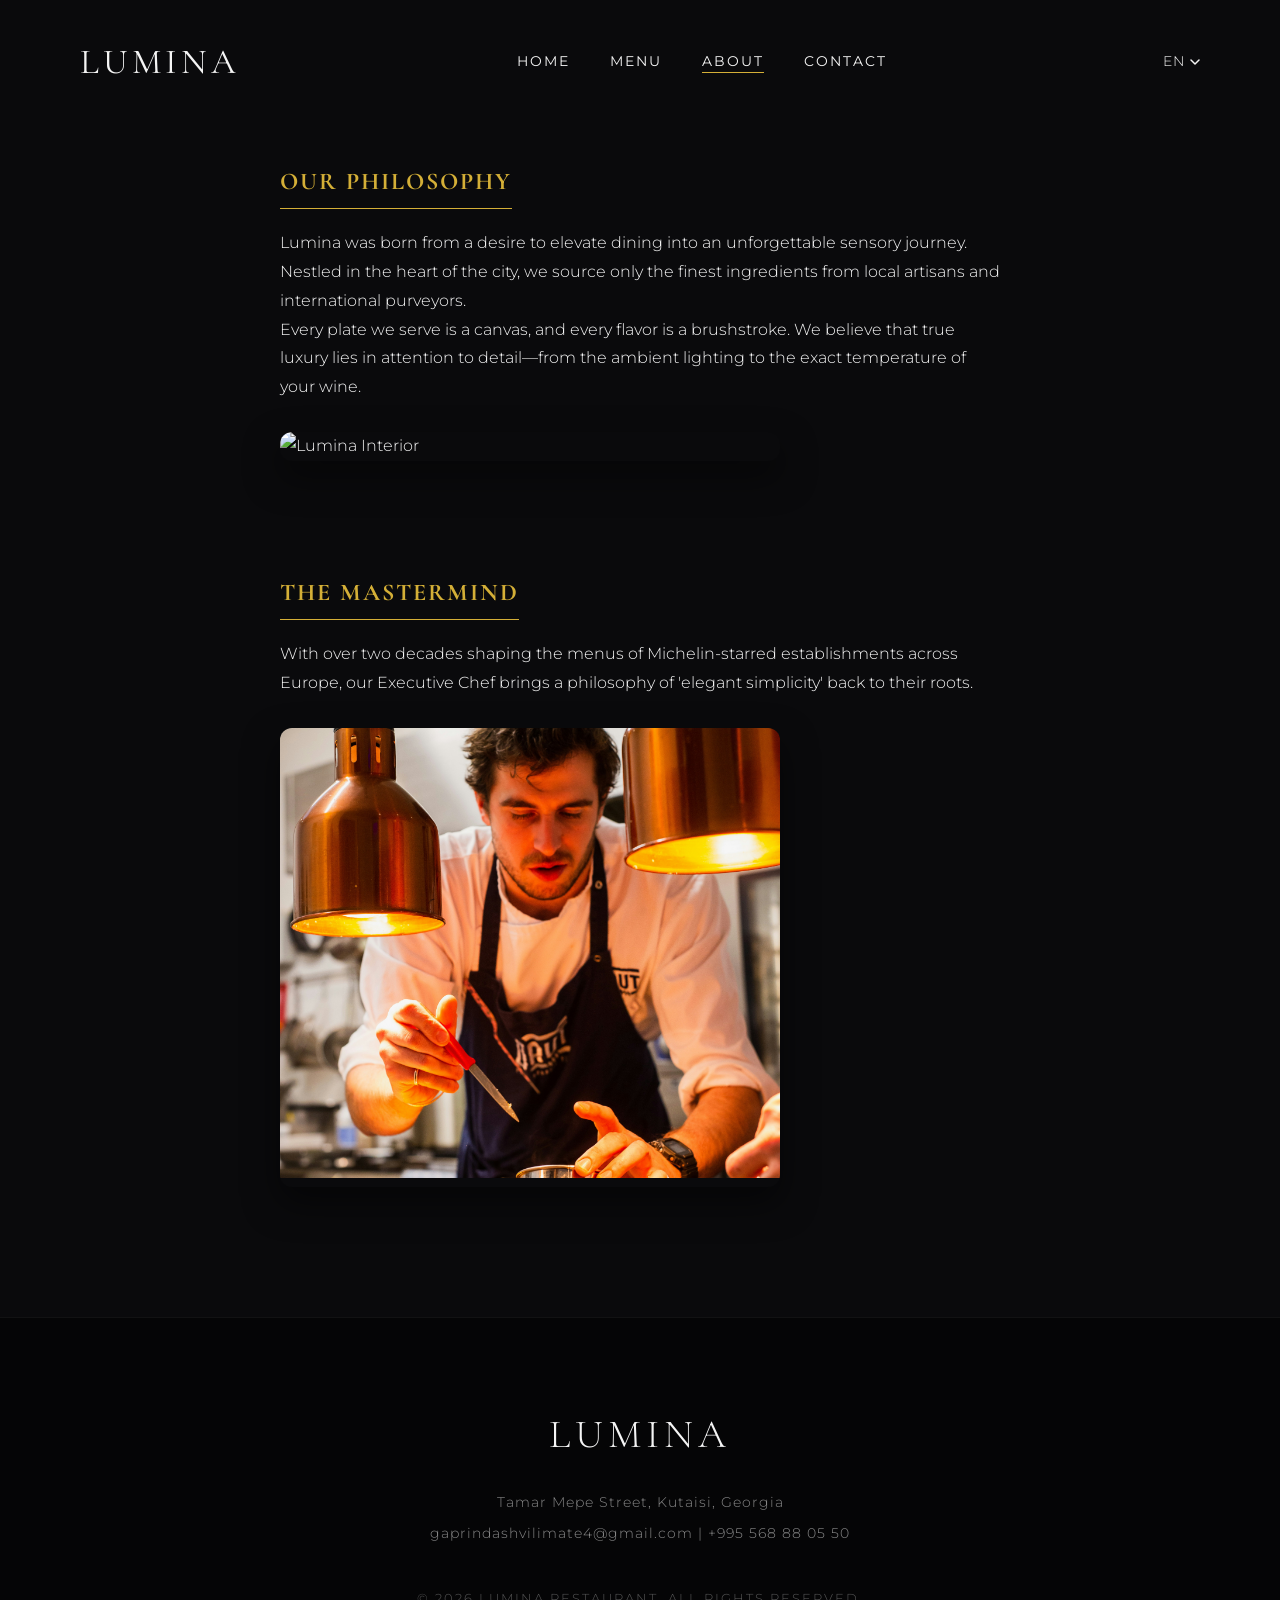
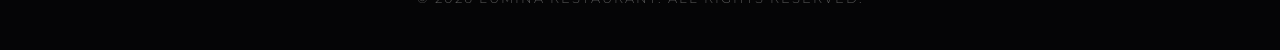
==== about.html @ 62108be8 "Initial commit of restaurant website" ====
<!DOCTYPE html>
<html lang="en">
<head>
  <meta charset="UTF-8">
  <meta name="viewport" content="width=device-width, initial-scale=1.0">
  <title>About Lumina | Our Story</title>
  <link rel="stylesheet" href="css/variables.css">
  <link rel="stylesheet" href="css/main.css">
  <link rel="stylesheet" href="css/responsive.css">
  <link rel="stylesheet" href="css/animations.css">
</head>
<body>

  <div id="navbar-placeholder"></div>

  <main style="padding-top: 120px; max-width: 800px; margin: 0 auto; padding-bottom: 60px;">
    
    <section class="about-section">
      <h2 data-i18n="about_title">Our Philosophy</h2>
      <p data-i18n="about_text_1">Lumina was created with the desire to turn dining into an unforgettable sensory journey.</p>
      <p data-i18n="about_text_2">We combine traditional heritage with modern elegance.</p>
      
      <div class="about-img-wrapper" style="margin: 30px 0;">
        <img src="assets/images/gallery/restaurant-interior.jpg" alt="Lumina Interior">
      </div>
    </section>

    <section class="about-section">
      <h2 data-i18n="about_chef_title">The Creator</h2>
      <p data-i18n="about_chef_text">With twenty years of experience in Michelin-starred kitchens, our executive chef crafts every dish as a work of art.</p>
      
      <div class="about-img-wrapper" style="margin: 30px 0;">
        <img src="assets/images/gallery/chef-portrait.jpg" alt="Executive Chef">
      </div>
    </section>

  </main>

  <div id="footer-placeholder"></div>

  <script src="js/language-switcher.js"></script>
  <script src="js/animations.js"></script>
  <script src="js/main.js"></script>
</body>
</html>
---- css/variables.css ----
:root {
  --color-primary: #d4af37; /* Richer Gold */
  --color-primary-hover: #b5952f;
  --color-bg-dark: #0a0a0c; /* Deeper cinematic black */
  --color-bg-light: #121215;
  --color-text-main: #f5f5f5;
  --color-text-muted: #888888;
  
  /* Upgraded Luxury Typography */
  --font-heading: 'Cormorant Garamond', serif;
  --font-body: 'Montserrat', sans-serif;
  
  --spacing-sm: 0.5rem;
  --spacing-md: 1rem;
  --spacing-lg: 2.5rem;
  --spacing-xl: 5rem;
  
  --glass-bg: rgba(18, 18, 21, 0.4);
  --glass-border: rgba(212, 175, 55, 0.15); /* Subtle gold tint in glass borders */
  --shadow-elegant: 0 20px 40px rgba(0, 0, 0, 0.7);
  
  --transition-smooth: all 0.5s cubic-bezier(0.25, 1, 0.5, 1);
  --transition-slow: all 0.8s cubic-bezier(0.25, 1, 0.5, 1);
}
---- css/main.css ----
@import url('https://fonts.googleapis.com/css2?family=Cormorant+Garamond:ital,wght@0,400;0,600;0,700;1,400&family=Montserrat:wght@300;400;500&display=swap');

* { margin: 0; padding: 0; box-sizing: border-box; }

body {
  font-family: var(--font-body);
  background-color: var(--color-bg-dark);
  color: var(--color-text-main);
  line-height: 1.8;
  overflow-x: hidden;
  font-weight: 300;
}

h1, h2, h3, h4, h5, h6 {
  font-family: var(--font-heading);
  font-weight: 600;
  margin-bottom: var(--spacing-md);
  letter-spacing: 1px;
}

a { text-decoration: none; color: inherit; transition: var(--transition-smooth); }
ul { list-style: none; }

/* Global Page Transition Overlay */
.page-transition-overlay {
  position: fixed;
  top: 0;
  left: 0;
  width: 100vw;
  height: 100vh;
  background-color: var(--color-bg-dark);
  z-index: 9999;
  display: flex;
  justify-content: center;
  align-items: center;
  transition: opacity 0.8s ease-in-out;
  pointer-events: none;
}
.page-transition-overlay.fade-out { opacity: 0; }
.transition-spinner {
  width: 40px; height: 40px;
  border: 1px solid var(--glass-border);
  border-top: 1px solid var(--color-primary);
  border-radius: 50%;
  animation: spin 1s linear infinite;
}
@keyframes spin { 100% { transform: rotate(360deg); } }

/* Glassmorphism Components */
.glass-panel {
  background: var(--glass-bg);
  backdrop-filter: blur(15px);
  -webkit-backdrop-filter: blur(15px);
  border: 1px solid var(--glass-border);
  border-radius: 2px; /* Sharper edges for modern luxury */
  box-shadow: var(--shadow-elegant);
}

/* Buttons */
.btn-primary {
  display: inline-block;
  padding: 15px 40px;
  background-color: transparent;
  color: var(--color-primary);
  font-family: var(--font-body);
  font-size: 0.85rem;
  font-weight: 500;
  text-transform: uppercase;
  letter-spacing: 3px;
  border: 1px solid var(--color-primary);
  transition: var(--transition-smooth);
  cursor: pointer;
  position: relative;
  overflow: hidden;
}
.btn-primary::before {
  content: '';
  position: absolute; top: 0; left: 0; width: 100%; height: 100%;
  background: var(--color-primary);
  z-index: -1;
  transform: scaleY(0);
  transform-origin: bottom;
  transition: transform 0.5s cubic-bezier(0.25, 1, 0.5, 1);
}
.btn-primary:hover { color: var(--color-bg-dark); }
.btn-primary:hover::before { transform: scaleY(1); }

/* Navbar Component Styles */
.navbar {
  position: fixed; top: 0; width: 100%;
  padding: 30px var(--spacing-xl);
  display: flex; justify-content: space-between; align-items: center;
  z-index: 1000; transition: var(--transition-smooth);
}
.navbar.scrolled {
  background: rgba(10, 10, 12, 0.85);
  backdrop-filter: blur(20px);
  padding: 15px var(--spacing-xl);
  border-bottom: 1px solid rgba(255,255,255,0.05);
}
.nav-brand h2 { margin: 0; font-size: 2.2rem; letter-spacing: 4px; color: var(--color-text-main); font-weight: 400; }
.nav-links { display: flex; gap: var(--spacing-lg); }
.nav-links a { font-size: 0.85rem; text-transform: uppercase; letter-spacing: 2px; font-weight: 400; position: relative; }
.nav-links a::after {
  content: ''; position: absolute; width: 0; height: 1px;
  bottom: -4px; left: 0; background-color: var(--color-primary);
  transition: var(--transition-smooth);
}
.nav-links a:hover::after, .nav-links a.active::after { width: 100%; }

.nav-controls { display: flex; align-items: center; gap: 30px; }

/* Modern Custom Language Switcher */
.custom-lang-switcher { position: relative; cursor: pointer; font-size: 0.85rem; letter-spacing: 1px; text-transform: uppercase; }
.lang-current { display: flex; align-items: center; gap: 5px; transition: var(--transition-smooth); }
.lang-current:hover { color: var(--color-primary); }
.lang-dropdown {
  position: absolute; top: 150%; right: 0;
  background: var(--color-bg-light); border: 1px solid var(--glass-border);
  padding: 10px 0; min-width: 120px; opacity: 0; visibility: hidden;
  transform: translateY(-10px); transition: var(--transition-smooth);
  box-shadow: var(--shadow-elegant); border-radius: 2px;
}
.custom-lang-switcher.open .lang-dropdown { opacity: 1; visibility: visible; transform: translateY(0); }
.lang-dropdown li { padding: 10px 20px; transition: var(--transition-smooth); color: var(--color-text-muted); }
.lang-dropdown li:hover { color: var(--color-text-main); background: rgba(255,255,255,0.05); }

.hamburger { display: none; cursor: pointer; flex-direction: column; gap: 6px; }
.hamburger span { width: 30px; height: 1px; background: var(--color-text-main); transition: var(--transition-smooth); }

/* Hero Section */
.hero {
  height: 100vh; position: relative; display: flex;
  align-items: center; justify-content: center; text-align: center;
  overflow: hidden;
}
.hero-bg {
  position: absolute; inset: -5%; /* Prevent edge showing during pan */
  background: url('https://images.unsplash.com/photo-1514362545857-3bc16c4c7d1b?auto=format&fit=crop&w=1920&q=80') center/cover no-repeat;
  animation: kenBurns 25s infinite alternate linear;
  z-index: 0;
}
.hero-overlay {
  position: absolute; inset: 0;
  background: linear-gradient(180deg, rgba(10,10,12,0.6) 0%, rgba(10,10,12,0.4) 50%, rgba(10,10,12,0.95) 100%);
  z-index: 1;
}
.hero-content { position: relative; z-index: 2; max-width: 900px; padding: var(--spacing-lg); }
.hero-content h1 { font-size: 5.5rem; color: var(--color-text-main); margin-bottom: 20px; line-height: 1.1; font-style: italic; }
.hero-content p { font-size: 1.2rem; color: #d0d0d0; margin-bottom: 40px; letter-spacing: 1px; }

/* Sections */
section { padding: 120px var(--spacing-xl); position: relative; }
.section-header { text-align: center; margin-bottom: 80px; }
.section-header h2 { font-size: 3.5rem; color: var(--color-primary); margin-bottom: 15px; }
.section-header p { font-size: 1.1rem; color: var(--color-text-muted); max-width: 600px; margin: 0 auto; }

/* Menu Grid */
.menu-grid {
  display: grid;
  grid-template-columns: repeat(auto-fill, minmax(350px, 1fr));
  gap: 40px;
}
.menu-card {
  padding: 0; text-align: left; overflow: hidden;
  transition: var(--transition-slow); background: transparent; border: none;
}
.menu-card-img-wrapper { overflow: hidden; height: 300px; margin-bottom: 20px; position: relative; }
.menu-card img {
  width: 100%; height: 100%; object-fit: cover;
  transition: transform 0.8s cubic-bezier(0.25, 1, 0.5, 1);
}
.menu-card:hover img { transform: scale(1.08); }
.menu-card-content { padding: 0 10px; }
.menu-card-header { display: flex; justify-content: space-between; align-items: baseline; border-bottom: 1px dashed var(--glass-border); padding-bottom: 10px; margin-bottom: 15px; }
.menu-card h3 { font-size: 1.8rem; margin: 0; color: var(--color-text-main); }
.menu-price { color: var(--color-primary); font-family: var(--font-heading); font-size: 1.5rem; font-weight: 600; }
.desc { color: var(--color-text-muted); font-size: 0.95rem; }

/* Footer */
.footer {
  padding: 80px var(--spacing-xl) 40px;
  text-align: center; background-color: #050506; border-top: 1px solid rgba(255,255,255,0.05);
}
.footer-logo { font-family: var(--font-heading); font-size: 2.5rem; color: var(--color-text-main); letter-spacing: 5px; margin-bottom: 20px; }

/* About Gallery Styling */
.about-gallery {
    display: flex;
    gap: 20px;
    padding: 40px 20px;
    justify-content: center;
    flex-wrap: wrap;
}

.about-img-wrapper {
    flex: 1;
    min-width: 300px;
    max-width: 500px;
    overflow: hidden;
    border-radius: 12px;
    box-shadow: 0 10px 30px rgba(0,0,0,0.5);
}

.about-img-wrapper img {
    width: 100%;
    height: 100%;
    object-fit: cover; /* Ensures images fill the box perfectly */
    transition: transform 0.5s ease;
}

.about-img-wrapper img:hover {
    transform: scale(1.05);
}
/* About Section Layout */
.about-section {
    padding: 40px 5%; /* Reduced padding for better flow */
    background-color: var(--color-bg-dark, #0a0a0c);
}

.about-container {
    display: flex;
    align-items: flex-start; /* Aligns content to the top */
    gap: 40px; 
    max-width: 1100px;
    margin: 0 auto;
}

.about-text { 
    flex: 1; 
    color: #ccc;
}

.about-text h2 {
    color: var(--color-primary, #d4af37);
    margin-bottom: 25px;
    font-size: 2rem;
}

/* Larger, more luxurious text */
.about-text p {
    font-size: 1.25rem; 
    line-height: 1.9;
    margin-bottom: 20px;
}

.about-img-wrapper { 
    flex: 1; 
    border-radius: 12px; 
    overflow: hidden; 
    box-shadow: 0 15px 35px rgba(0,0,0,0.5);
}

.about-img-wrapper img {
    width: 100%;
    height: 450px; /* Increased height to balance with longer text */
    object-fit: cover;
    transition: transform 0.6s cubic-bezier(0.2, 1, 0.3, 1);
}

.about-img-wrapper img:hover {
    transform: scale(1.05);
}

/* Flips the layout for the chef section */
.alt-layout .about-container { 
    flex-direction: row-reverse; 
}

/* Mobile: Stack everything */
@media (max-width: 768px) {
    .about-container { 
        flex-direction: column !important; 
        text-align: center; 
        gap: 30px; 
    }
    .about-section { 
        padding: 40px 5%; 
    }
    .about-img-wrapper img {
        height: 300px; /* Shorter on mobile to keep things compact */
    }
}

/* Styling for About Us titles */
.about-section h2 {
    font-family: var(--font-heading); /* Keeps your consistent font */
    font-weight: 700;                 /* Makes it bold */
    text-transform: uppercase;        /* Adds elegance and structure */
    letter-spacing: 2px;              /* Gives the letters room to breathe */
    color: var(--color-primary);      /* Uses your brand's primary color */
    margin-bottom: 20px;
    border-bottom: 1px solid var(--color-primary); /* Adds a subtle decorative line */
    display: inline-block;            /* Keeps the line tight under the text */
    padding-bottom: 5px;
}
---- css/responsive.css ----
@media (max-width: 1200px) {
  .hero-content h1 { font-size: 4.5rem; }
  section { padding: 100px var(--spacing-lg); }
  .about-images-grid { gap: 15px; }
}

@media (max-width: 900px) {
  .navbar { padding: 20px var(--spacing-lg); }
  .nav-links {
    position: fixed; top: 0; right: -100%; width: 100vw; height: 100vh;
    background: rgba(10, 10, 12, 0.98); backdrop-filter: blur(20px);
    flex-direction: column; align-items: center; justify-content: center; gap: 40px;
    transition: right 0.6s cubic-bezier(0.25, 1, 0.5, 1); z-index: -1;
  }
  .nav-links.active { right: 0; }
  .nav-links a { font-size: 1.5rem; }
  .hamburger { display: flex; z-index: 10; }
  .hamburger.active span:nth-child(1) { transform: translateY(7px) rotate(45deg); }
  .hamburger.active span:nth-child(2) { opacity: 0; }
  .hamburger.active span:nth-child(3) { transform: translateY(-7px) rotate(-45deg); }
  
  .hero-content h1 { font-size: 3.5rem; }
  
  .about-layout { grid-template-columns: 1fr; gap: 60px; }
  .contact-layout { grid-template-columns: 1fr; gap: 50px; }
}

@media (max-width: 600px) {
  section { padding: 80px var(--spacing-md); }
  .hero-content h1 { font-size: 2.8rem; }
  .hero-content p { font-size: 1rem; }
  .section-header h2 { font-size: 2.5rem; }
  .menu-grid { grid-template-columns: 1fr; }
  .about-images-grid { grid-template-columns: 1fr; }
}
---- css/animations.css ----
@keyframes kenBurns {
  0% { transform: scale(1) translate(0, 0); }
  100% { transform: scale(1.1) translate(-1%, -1%); }
}

/* Scroll Reveal Utilities */
.reveal {
  opacity: 0;
  transform: translateY(40px);
  transition: opacity 1s cubic-bezier(0.25, 1, 0.5, 1), transform 1s cubic-bezier(0.25, 1, 0.5, 1);
}
.reveal.active { opacity: 1; transform: translateY(0); }
.reveal.delay-1 { transition-delay: 0.2s; }
.reveal.delay-2 { transition-delay: 0.4s; }

/* Staggered load for Hero */
@keyframes fadeUpIn {
  from { opacity: 0; transform: translateY(30px); }
  to { opacity: 1; transform: translateY(0); }
}

.hero-content h1 { opacity: 0; animation: fadeUpIn 1.2s cubic-bezier(0.25, 1, 0.5, 1) 0.5s forwards; }
.hero-content p { opacity: 0; animation: fadeUpIn 1.2s cubic-bezier(0.25, 1, 0.5, 1) 0.8s forwards; }
.hero-content .btn-primary { opacity: 0; animation: fadeUpIn 1.2s cubic-bezier(0.25, 1, 0.5, 1) 1.1s forwards; }
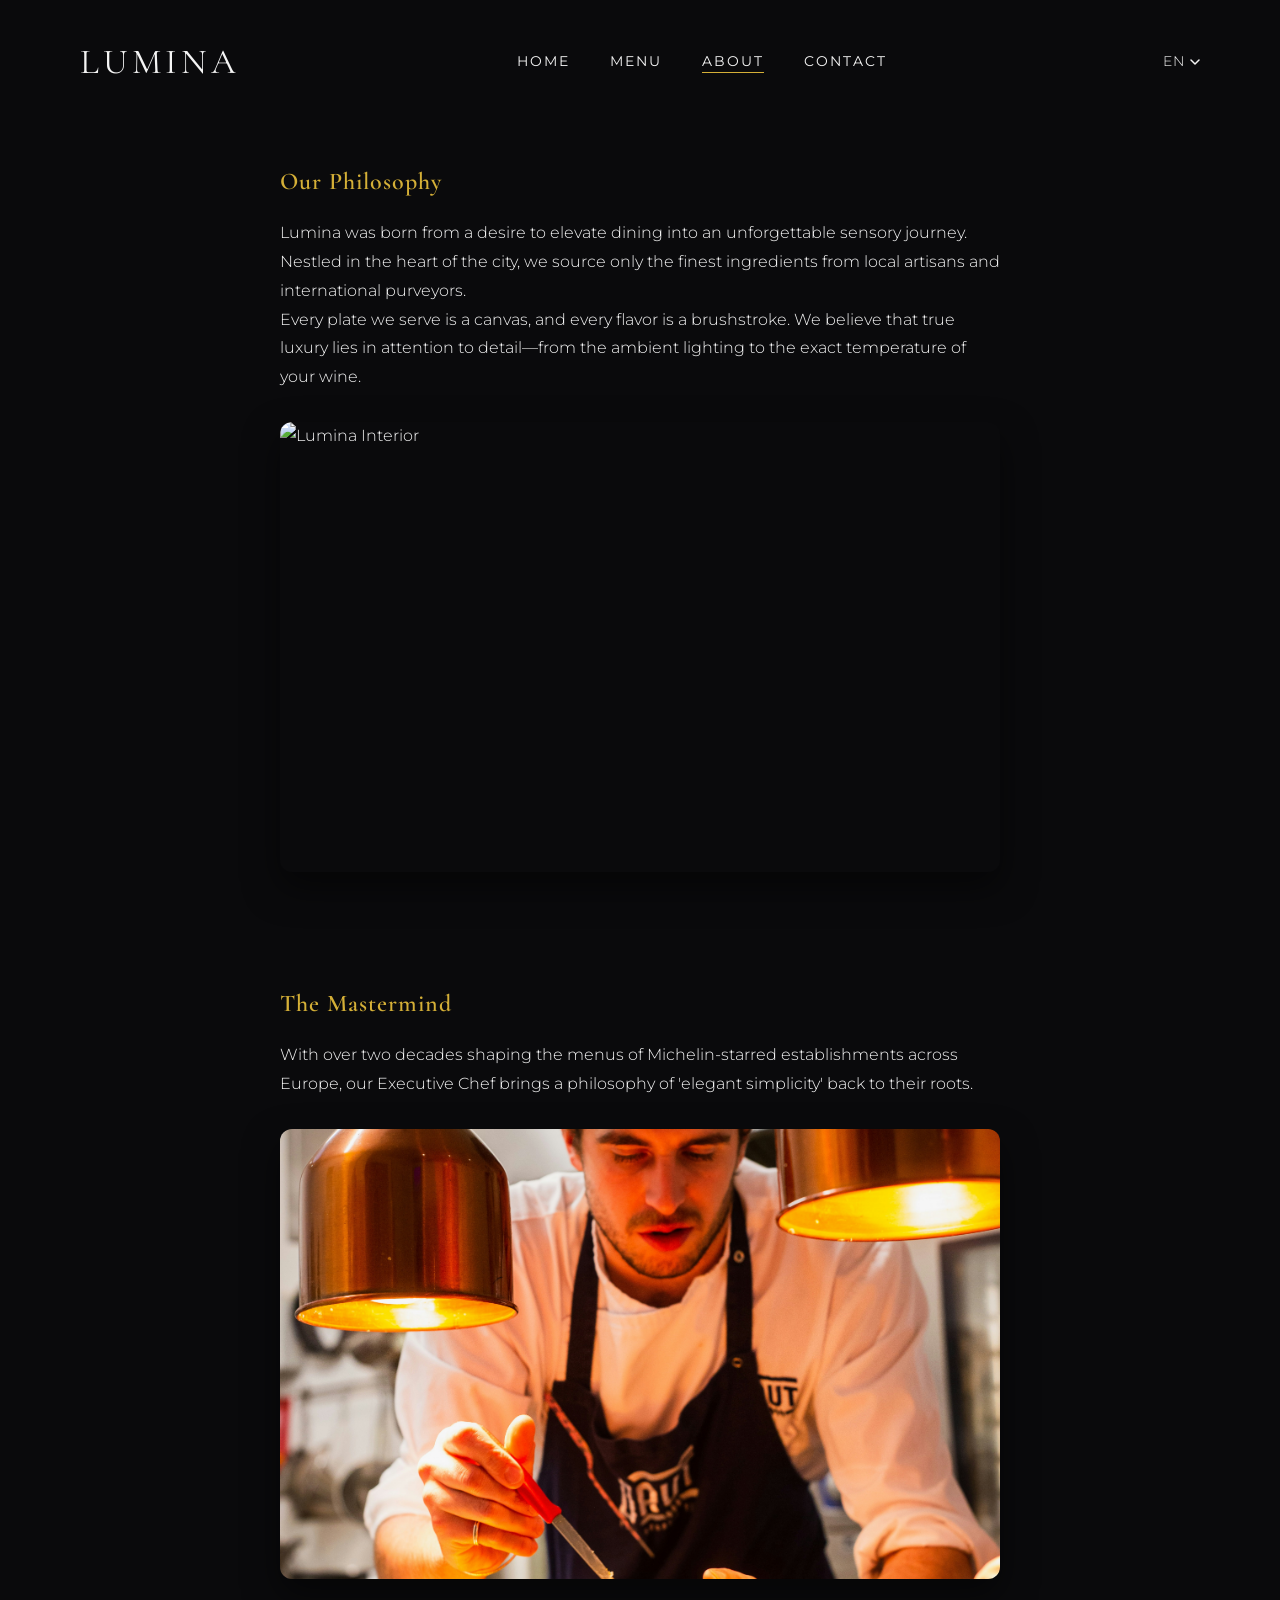
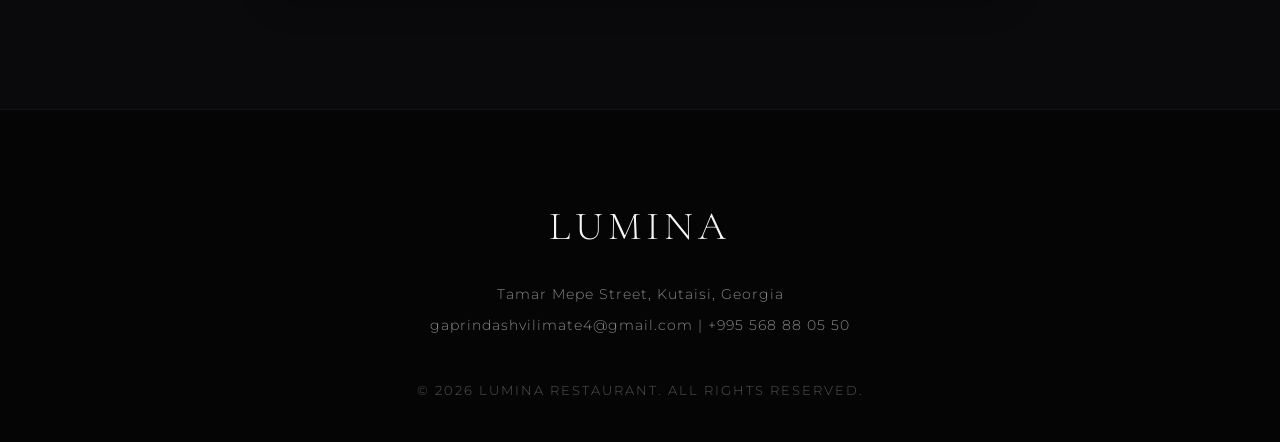
==== commit 5478c36b: "fix: sync language translations after component loading" ====
--- a/about.html
+++ b/about.html
@@ -11,12 +11,16 @@
 </head>
 <body>
 
+  <body>
+  <div class="page-transition-overlay">
+    <div class="transition-spinner"></div>
+  </div>
   <div id="navbar-placeholder"></div>
 
   <main style="padding-top: 120px; max-width: 800px; margin: 0 auto; padding-bottom: 60px;">
     
     <section class="about-section">
-      <h2 data-i18n="about_title">Our Philosophy</h2>
+      <h2 class="gold-heading" data-i18n="about_title">Our Philosophy</h2>
       <p data-i18n="about_text_1">Lumina was created with the desire to turn dining into an unforgettable sensory journey.</p>
       <p data-i18n="about_text_2">We combine traditional heritage with modern elegance.</p>
       
@@ -26,7 +30,7 @@
     </section>
 
     <section class="about-section">
-      <h2 data-i18n="about_chef_title">The Creator</h2>
+      <h2 class="gold-heading" data-i18n="about_chef_title">The Mastermind</h2>
       <p data-i18n="about_chef_text">With twenty years of experience in Michelin-starred kitchens, our executive chef crafts every dish as a work of art.</p>
       
       <div class="about-img-wrapper" style="margin: 30px 0;">
--- a/css/main.css
+++ b/css/main.css
@@ -21,7 +21,7 @@
 a { text-decoration: none; color: inherit; transition: var(--transition-smooth); }
 ul { list-style: none; }
 
-/* Global Page Transition Overlay */
+/* Global Page Transition Overlay - Sped up for snappier navigation */
 .page-transition-overlay {
   position: fixed;
   top: 0;
@@ -33,7 +33,7 @@
   display: flex;
   justify-content: center;
   align-items: center;
-  transition: opacity 0.8s ease-in-out;
+  transition: opacity 0.3s ease-in-out; /* Changed from 0.8s to 0.3s */
   pointer-events: none;
 }
 .page-transition-overlay.fade-out { opacity: 0; }
@@ -52,7 +52,7 @@
   backdrop-filter: blur(15px);
   -webkit-backdrop-filter: blur(15px);
   border: 1px solid var(--glass-border);
-  border-radius: 2px; /* Sharper edges for modern luxury */
+  border-radius: 2px;
   box-shadow: var(--shadow-elegant);
 }
 
@@ -110,7 +110,7 @@
 
 .nav-controls { display: flex; align-items: center; gap: 30px; }
 
-/* Modern Custom Language Switcher */
+/* Language Switcher */
 .custom-lang-switcher { position: relative; cursor: pointer; font-size: 0.85rem; letter-spacing: 1px; text-transform: uppercase; }
 .lang-current { display: flex; align-items: center; gap: 5px; transition: var(--transition-smooth); }
 .lang-current:hover { color: var(--color-primary); }
@@ -135,8 +135,8 @@
   overflow: hidden;
 }
 .hero-bg {
-  position: absolute; inset: -5%; /* Prevent edge showing during pan */
-  background: url('https://images.unsplash.com/photo-1514362545857-3bc16c4c7d1b?auto=format&fit=crop&w=1920&q=80') center/cover no-repeat;
+  position: absolute; inset: -5%;
+  background: center/cover no-repeat;
   animation: kenBurns 25s infinite alternate linear;
   z-index: 0;
 }
@@ -179,119 +179,41 @@
 
 /* Footer */
 .footer {
-  padding: 80px var(--spacing-xl) 40px;
-  text-align: center; background-color: #050506; border-top: 1px solid rgba(255,255,255,0.05);
+    padding: 80px var(--spacing-xl) 40px;
+    text-align: center; 
+    background-color: #050506; 
+    border-top: 1px solid rgba(255,255,255,0.05);
 }
 .footer-logo { font-family: var(--font-heading); font-size: 2.5rem; color: var(--color-text-main); letter-spacing: 5px; margin-bottom: 20px; }
 
-/* About Gallery Styling */
-.about-gallery {
-    display: flex;
-    gap: 20px;
-    padding: 40px 20px;
-    justify-content: center;
-    flex-wrap: wrap;
-}
-
-.about-img-wrapper {
-    flex: 1;
-    min-width: 300px;
-    max-width: 500px;
-    overflow: hidden;
-    border-radius: 12px;
-    box-shadow: 0 10px 30px rgba(0,0,0,0.5);
-}
-
-.about-img-wrapper img {
-    width: 100%;
-    height: 100%;
-    object-fit: cover; /* Ensures images fill the box perfectly */
-    transition: transform 0.5s ease;
-}
-
-.about-img-wrapper img:hover {
-    transform: scale(1.05);
-}
-/* About Section Layout */
-.about-section {
-    padding: 40px 5%; /* Reduced padding for better flow */
-    background-color: var(--color-bg-dark, #0a0a0c);
-}
-
-.about-container {
-    display: flex;
-    align-items: flex-start; /* Aligns content to the top */
-    gap: 40px; 
-    max-width: 1100px;
-    margin: 0 auto;
-}
-
-.about-text { 
-    flex: 1; 
-    color: #ccc;
-}
-
+/* About Section */
+.about-section { padding: 40px 5%; background-color: var(--color-bg-dark, #0a0a0c); }
+.about-container { display: flex; align-items: flex-start; gap: 40px; max-width: 1100px; margin: 0 auto; }
+.about-text { flex: 1; color: #ccc; }
 .about-text h2 {
-    color: var(--color-primary, #d4af37);
-    margin-bottom: 25px;
-    font-size: 2rem;
-}
-
-/* Larger, more luxurious text */
-.about-text p {
-    font-size: 1.25rem; 
-    line-height: 1.9;
-    margin-bottom: 20px;
-}
-
-.about-img-wrapper { 
-    flex: 1; 
-    border-radius: 12px; 
-    overflow: hidden; 
-    box-shadow: 0 15px 35px rgba(0,0,0,0.5);
-}
-
-.about-img-wrapper img {
-    width: 100%;
-    height: 450px; /* Increased height to balance with longer text */
-    object-fit: cover;
-    transition: transform 0.6s cubic-bezier(0.2, 1, 0.3, 1);
-}
-
-.about-img-wrapper img:hover {
-    transform: scale(1.05);
-}
-
-/* Flips the layout for the chef section */
-.alt-layout .about-container { 
-    flex-direction: row-reverse; 
-}
-
-/* Mobile: Stack everything */
+    font-family: var(--font-heading); font-weight: 700; text-transform: uppercase;
+    letter-spacing: 2px; color: var(--color-primary, #d4af37);
+    margin-bottom: 25px; font-size: 2rem;
+    border-bottom: 1px solid var(--color-primary); display: inline-block; padding-bottom: 5px;
+}
+.about-text p { font-size: 1.25rem; line-height: 1.9; margin-bottom: 20px; }
+.about-img-wrapper { flex: 1; border-radius: 12px; overflow: hidden; box-shadow: 0 15px 35px rgba(0,0,0,0.5); }
+.about-img-wrapper img { width: 100%; height: 450px; object-fit: cover; display: block; transition: transform 0.6s cubic-bezier(0.2, 1, 0.3, 1); }
+.about-img-wrapper img:hover { transform: scale(1.05); }
+.alt-layout .about-container { flex-direction: row-reverse; }
+
+/* Contact Specific */
+.map-container iframe { display: block; }
+
+/* Mobile Responsiveness */
 @media (max-width: 768px) {
-    .about-container { 
-        flex-direction: column !important; 
-        text-align: center; 
-        gap: 30px; 
-    }
-    .about-section { 
-        padding: 40px 5%; 
-    }
-    .about-img-wrapper img {
-        height: 300px; /* Shorter on mobile to keep things compact */
-    }
-}
-
-/* Styling for About Us titles */
-.about-section h2 {
-    font-family: var(--font-heading); /* Keeps your consistent font */
-    font-weight: 700;                 /* Makes it bold */
-    text-transform: uppercase;        /* Adds elegance and structure */
-    letter-spacing: 2px;              /* Gives the letters room to breathe */
-    color: var(--color-primary);      /* Uses your brand's primary color */
-    margin-bottom: 20px;
-    border-bottom: 1px solid var(--color-primary); /* Adds a subtle decorative line */
-    display: inline-block;            /* Keeps the line tight under the text */
-    padding-bottom: 5px;
-}
-
+    .about-container, .contact-container { flex-direction: column !important; text-align: center; gap: 30px; }
+    .about-img-wrapper img, .contact-image-wrapper img { height: 300px !important; }
+    .map-container iframe { height: 300px !important; }
+    .about-text h2 { font-size: 1.5rem; }
+}
+
+/* Custom Gold Headings */
+.gold-heading {
+  color: var(--color-primary) !important; /* This applies your gold/yellow color */
+}
--- a/css/responsive.css
+++ b/css/responsive.css
@@ -1,3 +1,7 @@
+/* ==========================================================================
+   Lumina Restaurant — Complete Responsive Design Stylesheet
+   ========================================================================== */
+
 @media (max-width: 1200px) {
   .hero-content h1 { font-size: 4.5rem; }
   section { padding: 100px var(--spacing-lg); }
@@ -6,20 +10,51 @@
 
 @media (max-width: 900px) {
   .navbar { padding: 20px var(--spacing-lg); }
+  
   .nav-links {
-    position: fixed; top: 0; right: -100%; width: 100vw; height: 100vh;
-    background: rgba(10, 10, 12, 0.98); backdrop-filter: blur(20px);
-    flex-direction: column; align-items: center; justify-content: center; gap: 40px;
-    transition: right 0.6s cubic-bezier(0.25, 1, 0.5, 1); z-index: -1;
+    position: fixed; 
+    top: 0; 
+    right: -100%; 
+    width: 100vw; 
+    height: 100vh;
+    background: rgba(10, 10, 12, 0.98); 
+    backdrop-filter: blur(20px);
+    -webkit-backdrop-filter: blur(20px);
+    flex-direction: column; 
+    align-items: center; 
+    justify-content: center; 
+    gap: 40px;
+    transition: right 0.6s cubic-bezier(0.25, 1, 0.5, 1); 
+    z-index: -1;
   }
+  
   .nav-links.active { right: 0; }
   .nav-links a { font-size: 1.5rem; }
+  
   .hamburger { display: flex; z-index: 10; }
   .hamburger.active span:nth-child(1) { transform: translateY(7px) rotate(45deg); }
   .hamburger.active span:nth-child(2) { opacity: 0; }
   .hamburger.active span:nth-child(3) { transform: translateY(-7px) rotate(-45deg); }
   
-  .hero-content h1 { font-size: 3.5rem; }
+  /* Text overflow protection for intermediate screen sizes */
+  .hero-content h1 { 
+    font-size: clamp(2.5rem, 6vw, 3.5rem); 
+    word-wrap: break-word;
+    overflow-wrap: break-word;
+  }
+  
+  .contact-info h1 {
+    font-size: clamp(2.2rem, 5vw, 3rem) !important;
+    word-wrap: break-word;
+    overflow-wrap: break-word;
+  }
+
+  .section-header h2 {
+    font-size: clamp(2.2rem, 6vw, 3rem) !important;
+    word-wrap: break-word;
+    overflow-wrap: break-word;
+    max-width: 100%;
+  }
   
   .about-layout { grid-template-columns: 1fr; gap: 60px; }
   .contact-layout { grid-template-columns: 1fr; gap: 50px; }
@@ -27,9 +62,91 @@
 
 @media (max-width: 600px) {
   section { padding: 80px var(--spacing-md); }
-  .hero-content h1 { font-size: 2.8rem; }
+  
+  /* Fluid text sizing to fit exceptionally long words down gracefully */
+  .hero-content h1 { 
+    font-size: clamp(1.8rem, 8vw, 2.8rem); 
+    line-height: 1.2;
+    letter-spacing: normal;
+    word-wrap: break-word;
+    overflow-wrap: break-word;
+  }
+  
   .hero-content p { font-size: 1rem; }
-  .section-header h2 { font-size: 2.5rem; }
+  
+  /* Critical fix for Menu Section title layout sizing */
+  .section-header h2 { 
+    font-size: clamp(1.6rem, 7.5vw, 2.3rem) !important; 
+    line-height: 1.2 !important;
+    word-wrap: break-word !important;
+    overflow-wrap: break-word !important;
+    text-align: center !important;
+    max-width: 100% !important;
+    display: block !important;
+    margin-left: auto !important;
+    margin-right: auto !important;
+  }
+  
+  /* Fixing heading layout sizing on Contact page */
+  .contact-info h1 {
+    font-size: clamp(1.8rem, 7vw, 2.4rem) !important;
+    line-height: 1.2;
+    letter-spacing: normal;
+    word-wrap: break-word;
+    overflow-wrap: break-word;
+    width: 100%;
+  }
+  
   .menu-grid { grid-template-columns: 1fr; }
   .about-images-grid { grid-template-columns: 1fr; }
+}
+
+/* ==========================================================================
+   Language Specific Overrides — Targets the Georgian Alphabet Layout
+   ========================================================================== */
+
+html[lang="ka"] h1,
+html[lang="ka"] h2,
+html[lang="ka"] h3,
+html[lang="ka"] .hero-content h1,
+html[lang="ka"] .contact-info h1,
+html[lang="ka"] .section-header h2 {
+  letter-spacing: 0px !important; /* Prevents letter tracking layout separations with Georgian glyphs */
+  word-wrap: break-word !important;
+  overflow-wrap: break-word !important;
+}
+
+/* Tighter layout configurations handling raw Mkhedruli character string lengths */
+@media (max-width: 900px) {
+  html[lang="ka"] .hero-content h1 { font-size: 2.8rem; }
+  html[lang="ka"] .contact-info h1 { font-size: 2.5rem !important; }
+  html[lang="ka"] .section-header h2 { font-size: 2.4rem !important; }
+}
+
+@media (max-width: 600px) {
+  html[lang="ka"] .hero-content h1 { font-size: 2.1rem; }
+  html[lang="ka"] .contact-info h1 { font-size: 1.9rem !important; }
+  html[lang="ka"] .section-header h2 { font-size: 1.85rem !important; }
+}
+
+/* --- Critical Fix for the Main Menu Title on Mobile --- */
+@media (max-width: 768px) {
+  h1[data-i18n="menu_title"] {
+    font-size: clamp(1.8rem, 8vw, 2.5rem) !important;
+    text-align: center !important;
+    width: 100% !important;
+    max-width: 100vw !important; /* Prevents it from ever pushing past the screen edge */
+    word-wrap: break-word !important;
+    overflow-wrap: break-word !important;
+    margin-left: auto !important;
+    margin-right: auto !important;
+    display: block !important;
+  }
+  
+  /* Make the Georgian version specifically smaller to fit the long word perfectly */
+  html[lang="ka"] h1[data-i18n="menu_title"] {
+    font-size: clamp(1.5rem, 7.5vw, 2rem) !important; 
+    letter-spacing: 0 !important;
+    line-height: 1.2 !important;
+  }
 }
--- a/css/animations.css
+++ b/css/animations.css
@@ -6,12 +6,14 @@
 /* Scroll Reveal Utilities */
 .reveal {
   opacity: 0;
-  transform: translateY(40px);
-  transition: opacity 1s cubic-bezier(0.25, 1, 0.5, 1), transform 1s cubic-bezier(0.25, 1, 0.5, 1);
+  transform: translateY(30px); /* Slightly shorter travel distance */
+  /* Sped up from 1s to 0.4s */
+  transition: opacity 0.4s cubic-bezier(0.25, 1, 0.5, 1), transform 0.4s cubic-bezier(0.25, 1, 0.5, 1);
 }
 .reveal.active { opacity: 1; transform: translateY(0); }
-.reveal.delay-1 { transition-delay: 0.2s; }
-.reveal.delay-2 { transition-delay: 0.4s; }
+/* Sped up the staggered delays */
+.reveal.delay-1 { transition-delay: 0.1s; } 
+.reveal.delay-2 { transition-delay: 0.2s; }
 
 /* Staggered load for Hero */
 @keyframes fadeUpIn {
